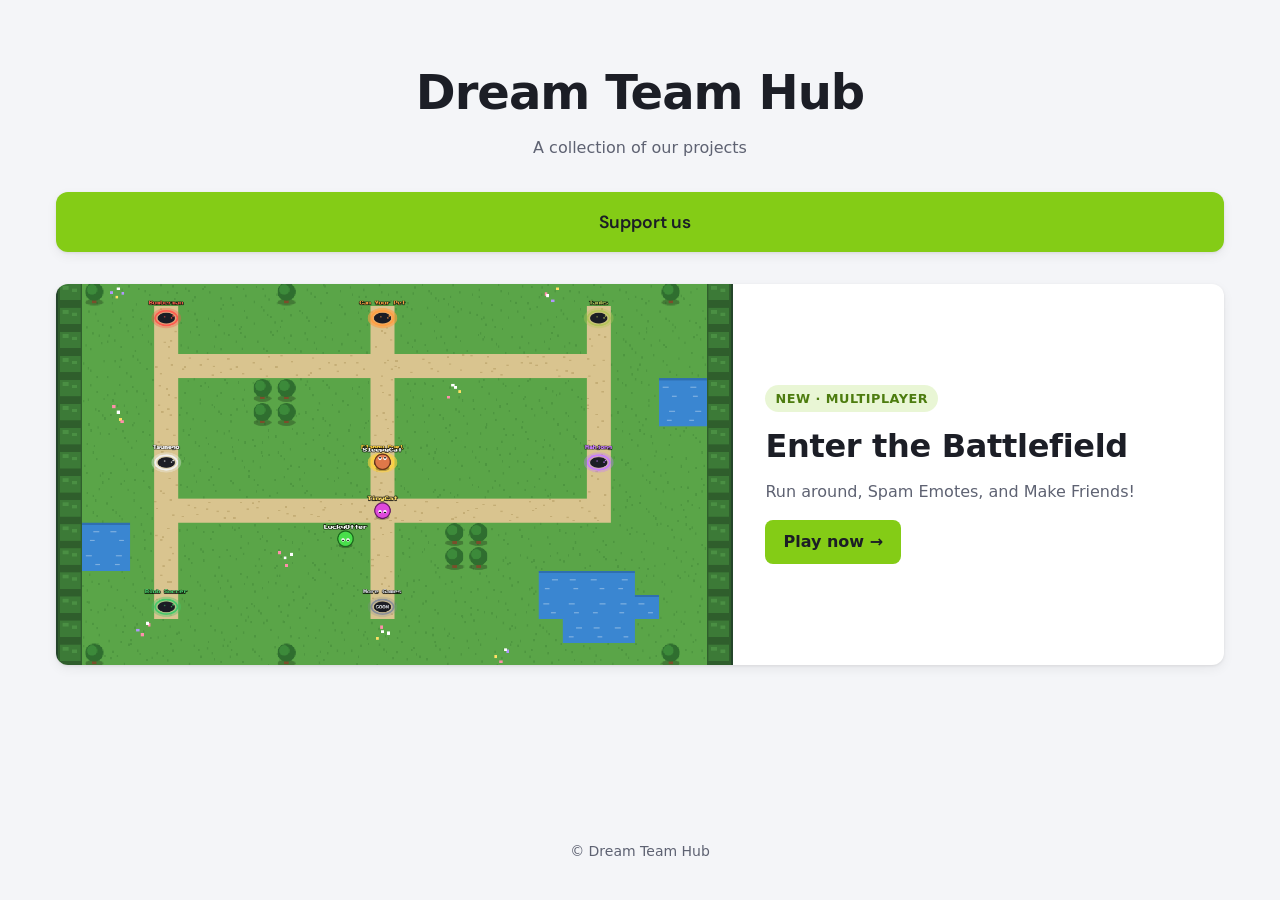
==== index.html @ ee680e51 "feat: add battlefield" ====
<!doctype html>
<html lang="en">
<head>
  <meta charset="utf-8">
  <meta name="viewport" content="width=device-width, initial-scale=1">
  <title>Dream Team Hub</title>
  <meta name="description" content="A collection of projects by the Dream Team.">
  <link rel="canonical" href="https://dreamteamhub.ca/">
  <link rel="icon" href="data:image/svg+xml,<svg xmlns='http://www.w3.org/2000/svg' viewBox='0 0 100 100'><text y='.9em' font-size='90'>✨</text></svg>">
  <link rel="preconnect" href="https://fonts.googleapis.com">
  <link rel="preconnect" href="https://fonts.gstatic.com" crossorigin>
  <link href="https://fonts.googleapis.com/css2?family=DM+Sans:wght@600&display=swap" rel="stylesheet">
  <link rel="stylesheet" href="css/styles.css">
  <script async src="https://pagead2.googlesyndication.com/pagead/js/adsbygoogle.js?client=ca-pub-4891374612985830" crossorigin="anonymous"></script>
</head>
<body>
  <header class="site-header">
    <h1>Dream Team Hub</h1>
    <p class="tagline">A collection of our projects</p>
  </header>
  <main>
    <a class="kofi-button" href="https://ko-fi.com/abtea" target="_blank" rel="noopener"><img src="https://storage.ko-fi.com/cdn/logomarkLogo.png" alt="" class="kofi-button__icon"><span>Support us</span></a>

    <!-- The plaza is the walk-around lobby for every game below, so it gets a banner rather than a card. -->
    <a class="plaza-banner" href="https://io.dreamteamhub.ca/">
      <div class="plaza-banner__media">
        <img src="images/projects/plaza.png" alt="" decoding="async">
      </div>
      <div class="plaza-banner__body">
        <span class="plaza-banner__badge">New &middot; multiplayer</span>
        <h2 class="plaza-banner__title">Enter the Battlefield</h2>
        <p class="plaza-banner__text">Run around, Spam Emotes, and Make Friends!</p>
        <span class="plaza-banner__cta">Play now &rarr;</span>
      </div>
    </a>

    <section id="project-grid" class="grid" aria-label="Projects">
      <noscript><p class="empty">Please enable JavaScript to view the projects.</p></noscript>
    </section>
  </main>

  <footer class="site-footer">
    <p>&copy; <span id="year"></span> Dream Team Hub</p>
  </footer>

  <script src="js/projects.js"></script>
  <script src="js/main.js"></script>
</body>
</html>
---- css/styles.css ----
:root {
  --bg: #f4f5f8;
  --surface: #ffffff;
  --text: #1c1e26;
  --muted: #5e6272;
  --accent: #4f5bd5;
  --card-fallback: linear-gradient(135deg, #4f5bd5, #2a2f6b);
  --shadow: 0 1px 3px rgba(0, 0, 0, 0.08), 0 4px 12px rgba(0, 0, 0, 0.06);
  --shadow-hover: 0 4px 10px rgba(0, 0, 0, 0.12), 0 12px 28px rgba(0, 0, 0, 0.12);
  --radius: 12px;
}

@media (prefers-color-scheme: dark) {
  :root {
    --bg: #121319;
    --surface: #1c1e27;
    --text: #eceef4;
    --muted: #a2a6b6;
    --accent: #8b95ff;
    --shadow: 0 1px 3px rgba(0, 0, 0, 0.4);
    --shadow-hover: 0 8px 24px rgba(0, 0, 0, 0.5);
  }
}

*,
*::before,
*::after {
  box-sizing: border-box;
}

body {
  margin: 0;
  min-height: 100vh;
  display: flex;
  flex-direction: column;
  background: var(--bg);
  color: var(--text);
  font-family: system-ui, -apple-system, "Segoe UI", Roboto, Helvetica, Arial, sans-serif;
  line-height: 1.5;
}

main {
  flex: 1;
  width: 100%;
  max-width: 1200px;
  margin: 0 auto;
  padding: 0 16px 48px;
}

.site-header {
  text-align: center;
  padding: 56px 16px 32px;
}

.site-header h1 {
  margin: 0;
  font-size: clamp(2rem, 5vw, 3rem);
  letter-spacing: -0.02em;
}

.tagline {
  margin: 8px 0 0;
  color: var(--muted);
}

/* ---------- Ko-fi ---------- */

.kofi-button {
  display: flex;
  align-items: center;
  justify-content: center;
  gap: 10px;
  font-family: 'DM Sans', sans-serif !important;
  width: 100%;
  margin: 0 0 32px;
  padding: 16px;
  border-radius: var(--radius);
  background: #84cc16;
  color: #1c1e26;
  font-weight: 600;
  font-size: 1.1rem;
  text-align: center;
  text-decoration: none;
  box-shadow: var(--shadow);
  transition: transform 0.2s ease, box-shadow 0.2s ease;
}

.kofi-button__icon {
  height: 1.6em;
  width: auto;
}

.kofi-button:hover,
.kofi-button:focus-visible {
  transform: translateY(-2px);
  box-shadow: var(--shadow-hover);
}

.kofi-button:focus-visible {
  outline: 3px solid var(--accent);
  outline-offset: 3px;
}

/* ---------- Plaza banner ---------- */

.plaza-banner {
  display: flex;
  overflow: hidden;
  margin: 0 0 32px;
  border-radius: var(--radius);
  background: var(--surface);
  box-shadow: var(--shadow);
  color: inherit;
  text-decoration: none;
  transition: transform 0.2s ease, box-shadow 0.2s ease;
}

.plaza-banner:hover,
.plaza-banner:focus-visible {
  transform: translateY(-3px);
  box-shadow: 0 0 0 5px rgba(132, 204, 22, 0.5), var(--shadow-hover);
}

.plaza-banner:focus-visible {
  outline: 3px solid var(--accent);
  outline-offset: 3px;
}

.plaza-banner__media {
  flex: 0 0 58%;
  aspect-ratio: 16 / 9;
  background: #24452a;
}

.plaza-banner__media img {
  display: block;
  width: 100%;
  height: 100%;
  object-fit: cover;
}

.plaza-banner__body {
  display: flex;
  flex-direction: column;
  justify-content: center;
  align-items: flex-start;
  gap: 10px;
  padding: 24px 32px;
}

.plaza-banner__badge {
  padding: 4px 10px;
  border-radius: 999px;
  background: rgba(132, 204, 22, 0.18);
  color: #4d7c0f;
  font-size: 0.8rem;
  font-weight: 600;
  text-transform: uppercase;
  letter-spacing: 0.04em;
}

.plaza-banner__title {
  margin: 0;
  font-size: clamp(1.4rem, 3vw, 2rem);
  letter-spacing: -0.01em;
}

.plaza-banner__text {
  margin: 0;
  color: var(--muted);
}

.plaza-banner__cta {
  margin-top: 6px;
  padding: 10px 18px;
  border-radius: 8px;
  background: #84cc16;
  color: #1c1e26;
  font-weight: 600;
}

@media (prefers-color-scheme: dark) {
  .plaza-banner__badge {
    color: #a3e635;
  }
}

/* Narrow screens: picture on top, text below, like a big card. */
@media (max-width: 700px) {
  .plaza-banner {
    flex-direction: column;
  }

  .plaza-banner__media {
    flex-basis: auto;
  }

  .plaza-banner__body {
    padding: 18px 20px 22px;
  }
}

@media (prefers-reduced-motion: reduce) {
  .plaza-banner {
    transition: none;
  }
}

/* ---------- Grid ---------- */

/* Flex (not grid) so an incomplete last row is centered instead of left-aligned. */
.grid {
  --cols: 3;
  --gap: 24px;
  display: flex;
  flex-wrap: wrap;
  justify-content: center;
  gap: var(--gap);
}

.grid > .card {
  flex: 0 0 calc((100% - (var(--cols) - 1) * var(--gap)) / var(--cols));
}

@media (max-width: 800px) {
  .grid {
    --cols: 2;
  }
}

@media (max-width: 520px) {
  .grid {
    --cols: 1;
  }
}

.empty {
  flex: 1 1 100%;
  text-align: center;
  color: var(--muted);
}

/* ---------- Card ---------- */

.card {
  display: flex;
  flex-direction: column;
  overflow: hidden;
  border-radius: var(--radius);
  background: var(--surface);
  box-shadow: var(--shadow);
  color: inherit;
  text-decoration: none;
  transition: transform 0.2s ease, box-shadow 0.2s ease;
}

.card:hover,
.card:focus-visible {
  transform: translateY(-3px);
  /* 5px ring drawn as a shadow so it doesn't change the card's size or shift the grid. */
  box-shadow: 0 0 0 5px rgba(132, 204, 22, 0.5), var(--shadow-hover);
}

.card:focus-visible {
  outline: 3px solid var(--accent);
  outline-offset: 3px;
}

.card__media {
  position: relative;
  aspect-ratio: 1 / 1;
  background: var(--card-fallback);
  overflow: hidden;
}

/* "More coming soon" placeholder: same footprint as a project card, not clickable. */
.card--soon {
  border: 2px dashed var(--muted);
  background: transparent;
  box-shadow: none;
  color: var(--muted);
}

.card--soon:hover {
  transform: none;
  box-shadow: none;
}

.card--soon .card__media {
  display: flex;
  align-items: center;
  justify-content: center;
  background: none;
  font-size: 1.4rem;
  font-weight: 600;
  text-align: center;
}

.card__media img {
  display: block;
  width: 100%;
  height: 100%;
  object-fit: cover;
  transition: filter 0.25s ease;
}

/*
 * Darken the image itself rather than laying a dark box over it: at the card's
 * rounded, anti-aliased edges a semi-transparent box never quite covers the image,
 * which left a thin bright line around the corners.
 */
.card:hover .card__media img,
.card:focus-visible .card__media img {
  filter: brightness(0.3);
}

.card__overlay {
  position: absolute;
  inset: 0;
  display: flex;
  align-items: center;
  justify-content: center;
  padding: 20px;
  opacity: 0;
  transition: opacity 0.25s ease;
}

.card:hover .card__overlay,
.card:focus-visible .card__overlay {
  opacity: 1;
}

.card__description {
  margin: 0;
  color: #fff;
  text-align: center;
  font-size: 0.95rem;
  transform: translateY(8px);
  transition: transform 0.25s ease;
}

.card:hover .card__description,
.card:focus-visible .card__description {
  transform: translateY(0);
}

.card__title {
  margin: 0;
  padding: 14px 16px;
  font-size: 1.1rem;
  font-weight: 600;
}

/* Touch devices have no hover: show the description on a partial overlay instead. */
@media (hover: none) {
  .card__overlay {
    opacity: 1;
    align-items: flex-end;
    background: linear-gradient(to top, rgba(0, 0, 0, 0.75), rgba(0, 0, 0, 0) 70%);
  }

  .card__description {
    transform: none;
    text-align: left;
    font-size: 0.875rem;
  }
}

@media (prefers-reduced-motion: reduce) {
  .card,
  .card__media img,
  .card__overlay,
  .card__description {
    transition: none;
  }
}

/* ---------- Footer ---------- */

.site-footer {
  text-align: center;
  padding: 24px 16px;
  color: var(--muted);
  font-size: 0.875rem;
}
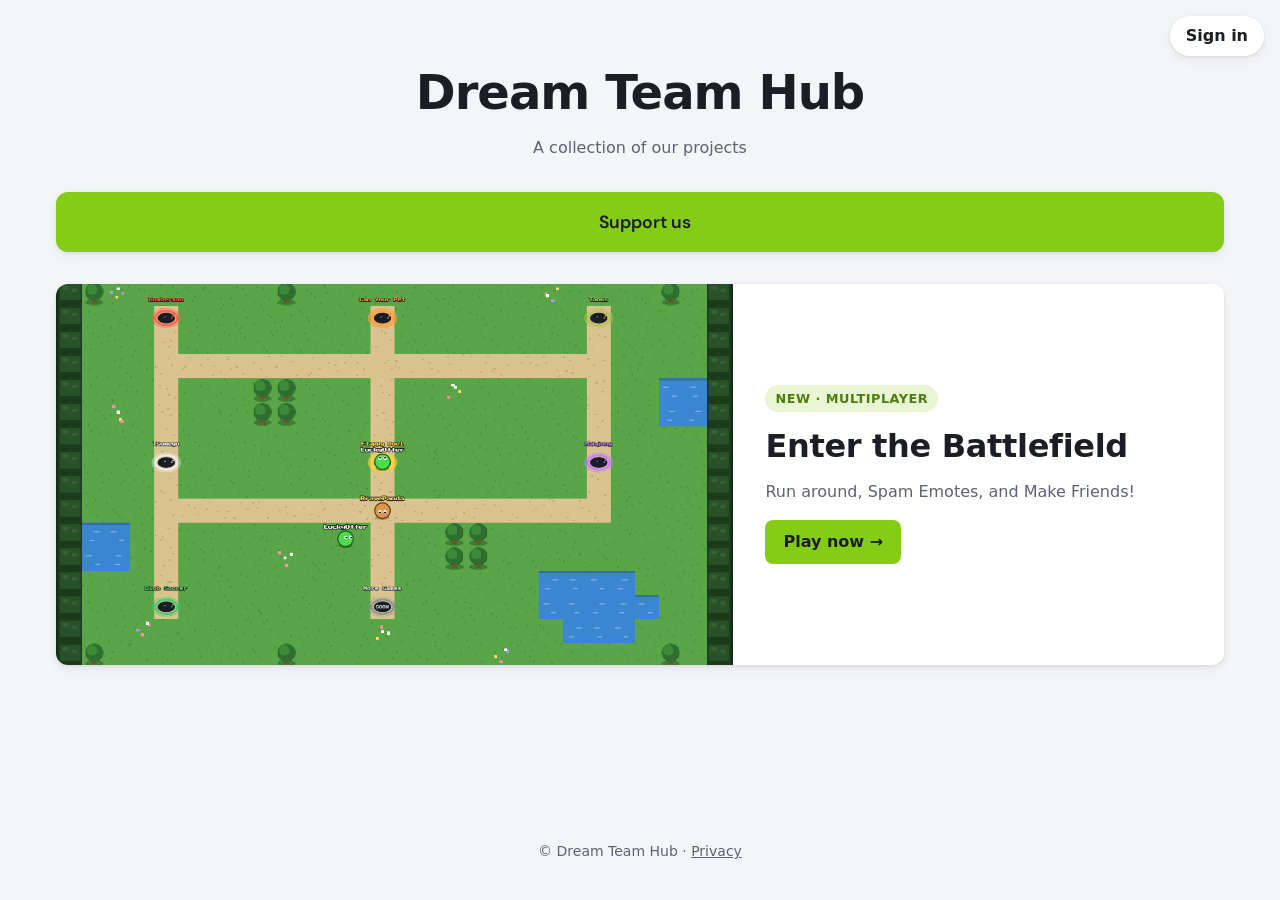
==== commit cdd6e5d3: "feat: add sign in and leaderboard" ====
--- a/index.html
+++ b/index.html
@@ -15,6 +15,8 @@
 </head>
 <body>
   <header class="site-header">
+    <!-- Filled in by js/account.js: "Sign in", or the player's name with a menu. -->
+    <div id="account" class="account"></div>
     <h1>Dream Team Hub</h1>
     <p class="tagline">A collection of our projects</p>
   </header>
@@ -40,10 +42,11 @@
   </main>
 
   <footer class="site-footer">
-    <p>&copy; <span id="year"></span> Dream Team Hub</p>
+    <p>&copy; <span id="year"></span> Dream Team Hub &middot; <a href="privacy.html">Privacy</a></p>
   </footer>
 
   <script src="js/projects.js"></script>
   <script src="js/main.js"></script>
+  <script src="js/account.js"></script>
 </body>
 </html>
--- a/css/styles.css
+++ b/css/styles.css
@@ -48,8 +48,151 @@
 }
 
 .site-header {
+  position: relative;
   text-align: center;
   padding: 56px 16px 32px;
+}
+
+/* ---------- Account (sign-in, top right) ---------- */
+
+.account {
+  position: absolute;
+  top: 16px;
+  right: 16px;
+  z-index: 10;
+  text-align: left;
+}
+
+.account__signin,
+.account__name {
+  display: inline-block;
+  padding: 8px 16px;
+  border: 0;
+  border-radius: 999px;
+  background: var(--surface);
+  box-shadow: var(--shadow);
+  color: var(--text);
+  font: inherit;
+  font-weight: 600;
+  text-decoration: none;
+  cursor: pointer;
+  transition: box-shadow 0.2s ease;
+}
+
+.account__signin:hover,
+.account__name:hover,
+.account__name[aria-expanded="true"] {
+  box-shadow: 0 0 0 3px rgba(132, 204, 22, 0.5), var(--shadow);
+}
+
+.account__signin:focus-visible,
+.account__name:focus-visible {
+  outline: 3px solid var(--accent);
+  outline-offset: 3px;
+}
+
+.account__name::after {
+  content: " \25BE";
+  color: var(--muted);
+}
+
+.account__panel {
+  position: absolute;
+  top: calc(100% + 8px);
+  right: 0;
+  width: min(280px, calc(100vw - 32px));
+  padding: 16px;
+  border-radius: var(--radius);
+  background: var(--surface);
+  box-shadow: var(--shadow-hover);
+}
+
+.account__panel[hidden] {
+  display: none;
+}
+
+.account__label {
+  margin: 0;
+  color: var(--muted);
+  font-size: 0.8rem;
+}
+
+.account__current {
+  margin: 0 0 12px;
+  font-size: 1.1rem;
+  font-weight: 600;
+}
+
+.account__rename {
+  display: grid;
+  grid-template-columns: 1fr 1fr;
+  gap: 8px;
+}
+
+.account__rename select {
+  min-width: 0;
+  padding: 6px;
+  border: 1px solid var(--muted);
+  border-radius: 8px;
+  background: var(--bg);
+  color: var(--text);
+  font: inherit;
+}
+
+.account__save,
+.account__signout {
+  padding: 8px 12px;
+  border: 0;
+  border-radius: 8px;
+  font: inherit;
+  font-weight: 600;
+  cursor: pointer;
+}
+
+.account__save {
+  grid-column: 1 / -1;
+  background: #84cc16;
+  color: #1c1e26;
+}
+
+.account__save:disabled {
+  opacity: 0.6;
+  cursor: default;
+}
+
+.account__status {
+  grid-column: 1 / -1;
+  margin: 0;
+  min-height: 1.2em;
+  color: var(--muted);
+  font-size: 0.85rem;
+}
+
+.account__logout {
+  margin: 12px 0 0;
+  padding-top: 12px;
+  border-top: 1px solid var(--bg);
+}
+
+.account__signout {
+  width: 100%;
+  background: var(--bg);
+  color: var(--text);
+}
+
+.account__privacy {
+  display: block;
+  margin-top: 10px;
+  color: var(--muted);
+  font-size: 0.8rem;
+  text-align: center;
+}
+
+/* Small screens: keep the button clear of the centered title. */
+@media (max-width: 520px) {
+  .site-header {
+    padding-top: 64px;
+  }
 }
 
 .site-header h1 {
@@ -383,3 +526,49 @@
   color: var(--muted);
   font-size: 0.875rem;
 }
+
+.site-footer a {
+  color: inherit;
+}
+
+/* ---------- Text pages (privacy) ---------- */
+
+.prose {
+  max-width: 680px;
+}
+
+.prose h2 {
+  margin: 32px 0 8px;
+  font-size: 1.25rem;
+}
+
+.prose a,
+.tagline a {
+  color: var(--accent);
+}
+
+.prose code {
+  font-size: 0.9em;
+}
+
+.danger-button {
+  padding: 10px 18px;
+  border: 0;
+  border-radius: 8px;
+  background: #dc2626;
+  color: #fff;
+  font: inherit;
+  font-weight: 600;
+  cursor: pointer;
+}
+
+.danger-button:focus-visible {
+  outline: 3px solid var(--accent);
+  outline-offset: 3px;
+}
+
+.notice {
+  padding: 10px 14px;
+  border-radius: 8px;
+  background: rgba(132, 204, 22, 0.18);
+}
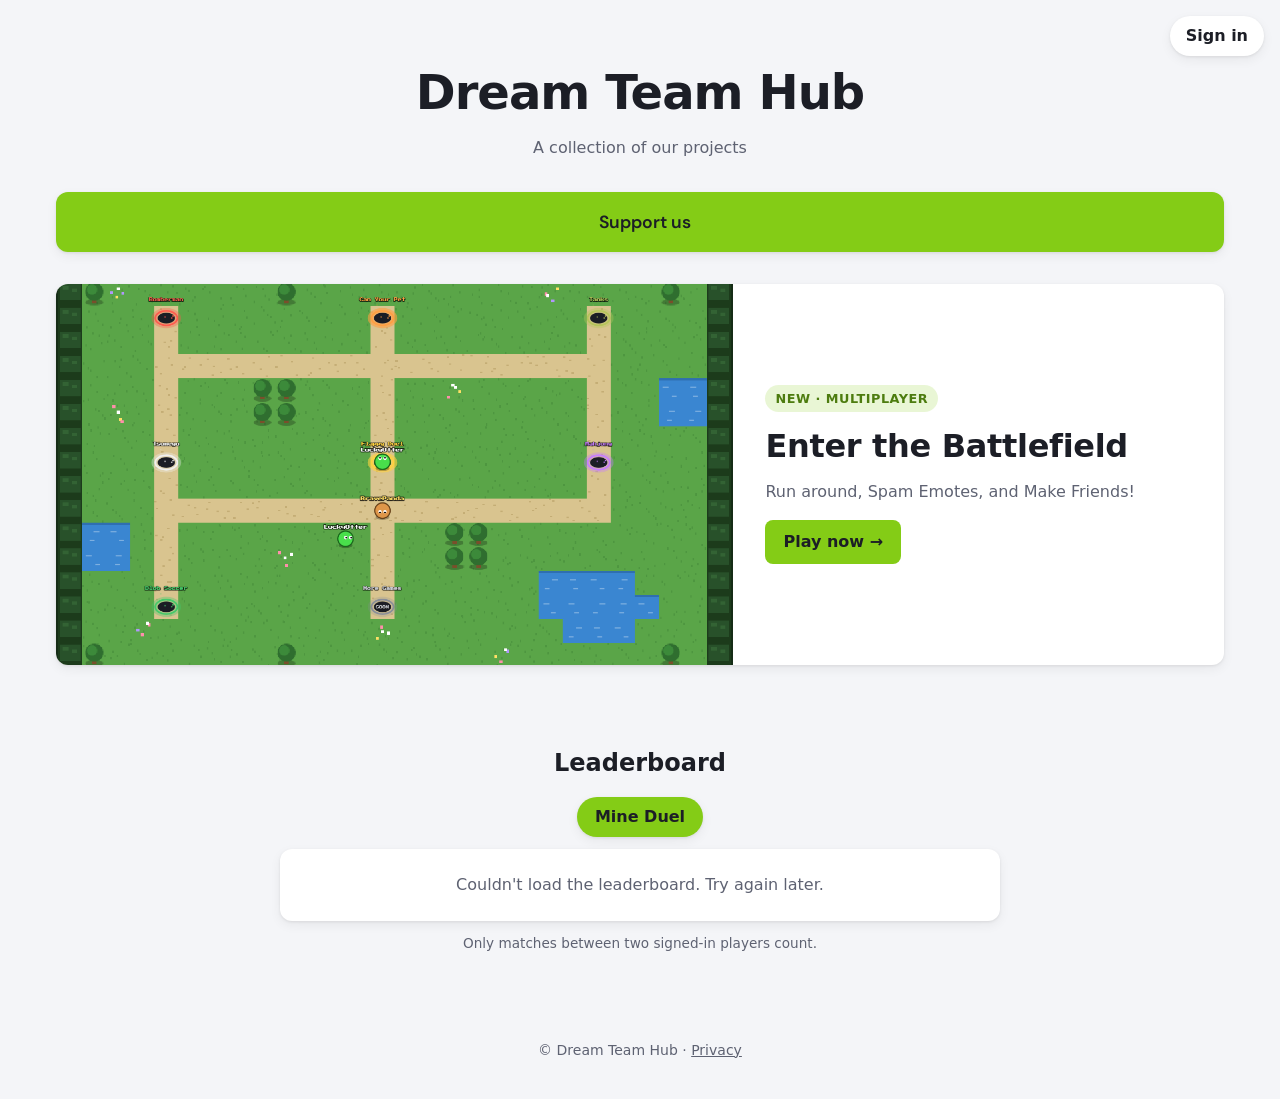
==== commit 5b0b9a79: "feat: add mine duel leaderboard" ====
--- a/index.html
+++ b/index.html
@@ -39,6 +39,14 @@
     <section id="project-grid" class="grid" aria-label="Projects">
       <noscript><p class="empty">Please enable JavaScript to view the projects.</p></noscript>
     </section>
+
+    <!-- Tabs and table filled in by js/leaderboard.js. -->
+    <section class="leaderboard" aria-labelledby="leaderboard-title">
+      <h2 id="leaderboard-title" class="leaderboard__title">Leaderboard</h2>
+      <div id="leaderboard-tabs" class="leaderboard__tabs" role="tablist" aria-label="Game"></div>
+      <div id="leaderboard-panel" class="leaderboard__panel" role="tabpanel"></div>
+      <p class="leaderboard__note">Only matches between two signed-in players count.</p>
+    </section>
   </main>
 
   <footer class="site-footer">
@@ -48,5 +56,6 @@
   <script src="js/projects.js"></script>
   <script src="js/main.js"></script>
   <script src="js/account.js"></script>
+  <script src="js/leaderboard.js"></script>
 </body>
 </html>
--- a/css/styles.css
+++ b/css/styles.css
@@ -531,6 +531,172 @@
   color: inherit;
 }
 
+/* ---------- Leaderboard ---------- */
+
+.leaderboard {
+  margin-top: 48px;
+}
+
+.leaderboard__title {
+  margin: 0 0 16px;
+  font-size: 1.5rem;
+  text-align: center;
+}
+
+.leaderboard__tabs {
+  display: flex;
+  flex-wrap: wrap;
+  justify-content: center;
+  gap: 8px;
+  margin-bottom: 12px;
+}
+
+.leaderboard__tab {
+  padding: 8px 18px;
+  border: 0;
+  border-radius: 999px;
+  background: var(--surface);
+  box-shadow: var(--shadow);
+  color: var(--muted);
+  font: inherit;
+  font-weight: 600;
+  cursor: pointer;
+}
+
+.leaderboard__tab[aria-selected="true"] {
+  background: #84cc16;
+  color: #1c1e26;
+}
+
+.leaderboard__tab:focus-visible {
+  outline: 3px solid var(--accent);
+  outline-offset: 3px;
+}
+
+.leaderboard__panel {
+  max-width: 720px;
+  margin: 0 auto;
+  border-radius: var(--radius);
+  background: var(--surface);
+  box-shadow: var(--shadow);
+}
+
+.leaderboard__table {
+  width: 100%;
+  border-collapse: collapse;
+}
+
+.leaderboard__table th,
+.leaderboard__table td {
+  padding: 12px 16px;
+  text-align: left;
+}
+
+.leaderboard__table th {
+  color: var(--muted);
+  font-size: 0.85rem;
+  font-weight: 600;
+  border-bottom: 1px solid var(--bg);
+}
+
+.leaderboard__table tbody tr + tr td {
+  border-top: 1px solid var(--bg);
+}
+
+.leaderboard__table .rank {
+  width: 3em;
+  color: var(--muted);
+}
+
+.leaderboard__table .num {
+  text-align: right;
+  font-variant-numeric: tabular-nums;
+}
+
+/* Top three stand out. */
+.leaderboard__table tbody tr:nth-child(-n + 3) td {
+  font-weight: 600;
+}
+
+.leaderboard__empty {
+  margin: 0;
+  padding: 24px 16px;
+  color: var(--muted);
+  text-align: center;
+}
+
+.leaderboard__note {
+  margin: 12px 0 0;
+  color: var(--muted);
+  font-size: 0.85rem;
+  text-align: center;
+}
+
+@media (max-width: 520px) {
+  .leaderboard__table th,
+  .leaderboard__table td {
+    padding: 10px 8px;
+  }
+}
+
+/* Hover (or tap/focus) text, e.g. the account number on a name or W / L on a ratio. */
+.tip {
+  position: relative;
+  border-bottom: 1px dotted var(--muted);
+  cursor: help;
+}
+
+.tip:focus-visible {
+  outline: 2px solid var(--accent);
+  outline-offset: 2px;
+}
+
+.tip::after {
+  content: attr(data-tip);
+  position: absolute;
+  bottom: calc(100% + 6px);
+  left: 50%;
+  z-index: 5;
+  padding: 4px 8px;
+  border-radius: 6px;
+  background: var(--text);
+  color: var(--bg);
+  font-size: 0.8rem;
+  font-weight: 600;
+  white-space: nowrap;
+  pointer-events: none;
+  opacity: 0;
+  transform: translate(-50%, 4px);
+  transition: opacity 0.15s ease, transform 0.15s ease;
+}
+
+.tip:hover::after,
+.tip:focus::after {
+  opacity: 1;
+  transform: translate(-50%, 0);
+}
+
+/* Numbers sit at the right edge: keep their tips on screen. */
+.num .tip::after {
+  left: auto;
+  right: 0;
+  transform: translateY(4px);
+}
+
+.num .tip:hover::after,
+.num .tip:focus::after {
+  transform: none;
+}
+
+.visually-hidden {
+  position: absolute;
+  width: 1px;
+  height: 1px;
+  overflow: hidden;
+  clip: rect(0 0 0 0);
+  white-space: nowrap;
+}
+
 /* ---------- Text pages (privacy) ---------- */
 
 .prose {
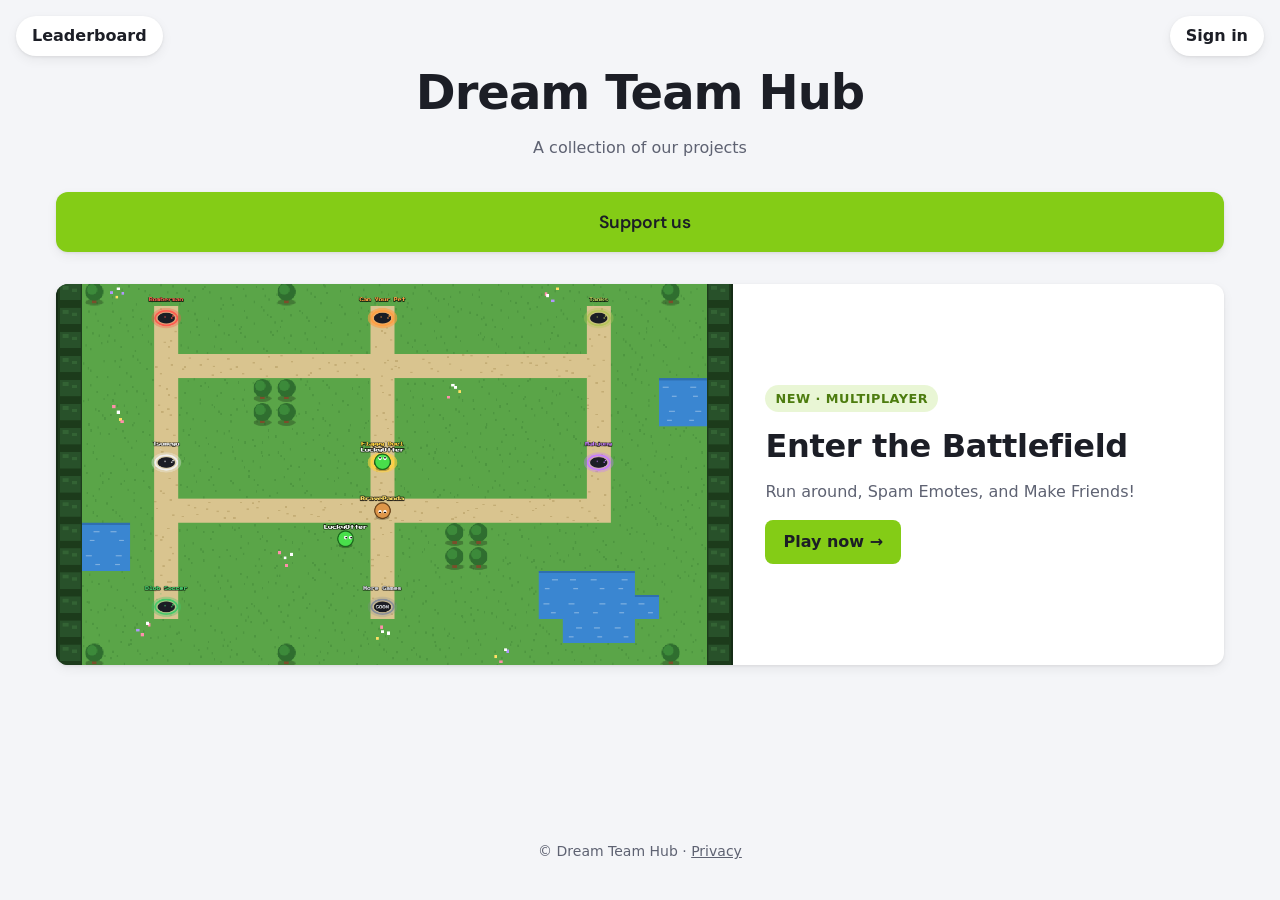
==== commit 0b21e5a9: "style: better leaderboard" ====
--- a/index.html
+++ b/index.html
@@ -15,6 +15,9 @@
 </head>
 <body>
   <header class="site-header">
+    <nav class="site-nav" aria-label="Site">
+      <a class="pill-link" href="leaderboard.html">Leaderboard</a>
+    </nav>
     <!-- Filled in by js/account.js: "Sign in", or the player's name with a menu. -->
     <div id="account" class="account"></div>
     <h1>Dream Team Hub</h1>
@@ -39,14 +42,6 @@
     <section id="project-grid" class="grid" aria-label="Projects">
       <noscript><p class="empty">Please enable JavaScript to view the projects.</p></noscript>
     </section>
-
-    <!-- Tabs and table filled in by js/leaderboard.js. -->
-    <section class="leaderboard" aria-labelledby="leaderboard-title">
-      <h2 id="leaderboard-title" class="leaderboard__title">Leaderboard</h2>
-      <div id="leaderboard-tabs" class="leaderboard__tabs" role="tablist" aria-label="Game"></div>
-      <div id="leaderboard-panel" class="leaderboard__panel" role="tabpanel"></div>
-      <p class="leaderboard__note">Only matches between two signed-in players count.</p>
-    </section>
   </main>
 
   <footer class="site-footer">
@@ -56,6 +51,5 @@
   <script src="js/projects.js"></script>
   <script src="js/main.js"></script>
   <script src="js/account.js"></script>
-  <script src="js/leaderboard.js"></script>
 </body>
 </html>
--- a/css/styles.css
+++ b/css/styles.css
@@ -53,6 +53,15 @@
   padding: 56px 16px 32px;
 }
 
+/* ---------- Site nav (top left) ---------- */
+
+.site-nav {
+  position: absolute;
+  top: 16px;
+  left: 16px;
+  z-index: 10;
+}
+
 /* ---------- Account (sign-in, top right) ---------- */
 
 .account {
@@ -63,6 +72,8 @@
   text-align: left;
 }
 
+/* Pill buttons in the header corners: "Leaderboard" / "Games" on the left, the account on the right. */
+.pill-link,
 .account__signin,
 .account__name {
   display: inline-block;
@@ -79,12 +90,14 @@
   transition: box-shadow 0.2s ease;
 }
 
+.pill-link:hover,
 .account__signin:hover,
 .account__name:hover,
 .account__name[aria-expanded="true"] {
   box-shadow: 0 0 0 3px rgba(132, 204, 22, 0.5), var(--shadow);
 }
 
+.pill-link:focus-visible,
 .account__signin:focus-visible,
 .account__name:focus-visible {
   outline: 3px solid var(--accent);
@@ -533,16 +546,6 @@
 
 /* ---------- Leaderboard ---------- */
 
-.leaderboard {
-  margin-top: 48px;
-}
-
-.leaderboard__title {
-  margin: 0 0 16px;
-  font-size: 1.5rem;
-  text-align: center;
-}
-
 .leaderboard__tabs {
   display: flex;
   flex-wrap: wrap;
@@ -622,13 +625,6 @@
   margin: 0;
   padding: 24px 16px;
   color: var(--muted);
-  text-align: center;
-}
-
-.leaderboard__note {
-  margin: 12px 0 0;
-  color: var(--muted);
-  font-size: 0.85rem;
   text-align: center;
 }
 
